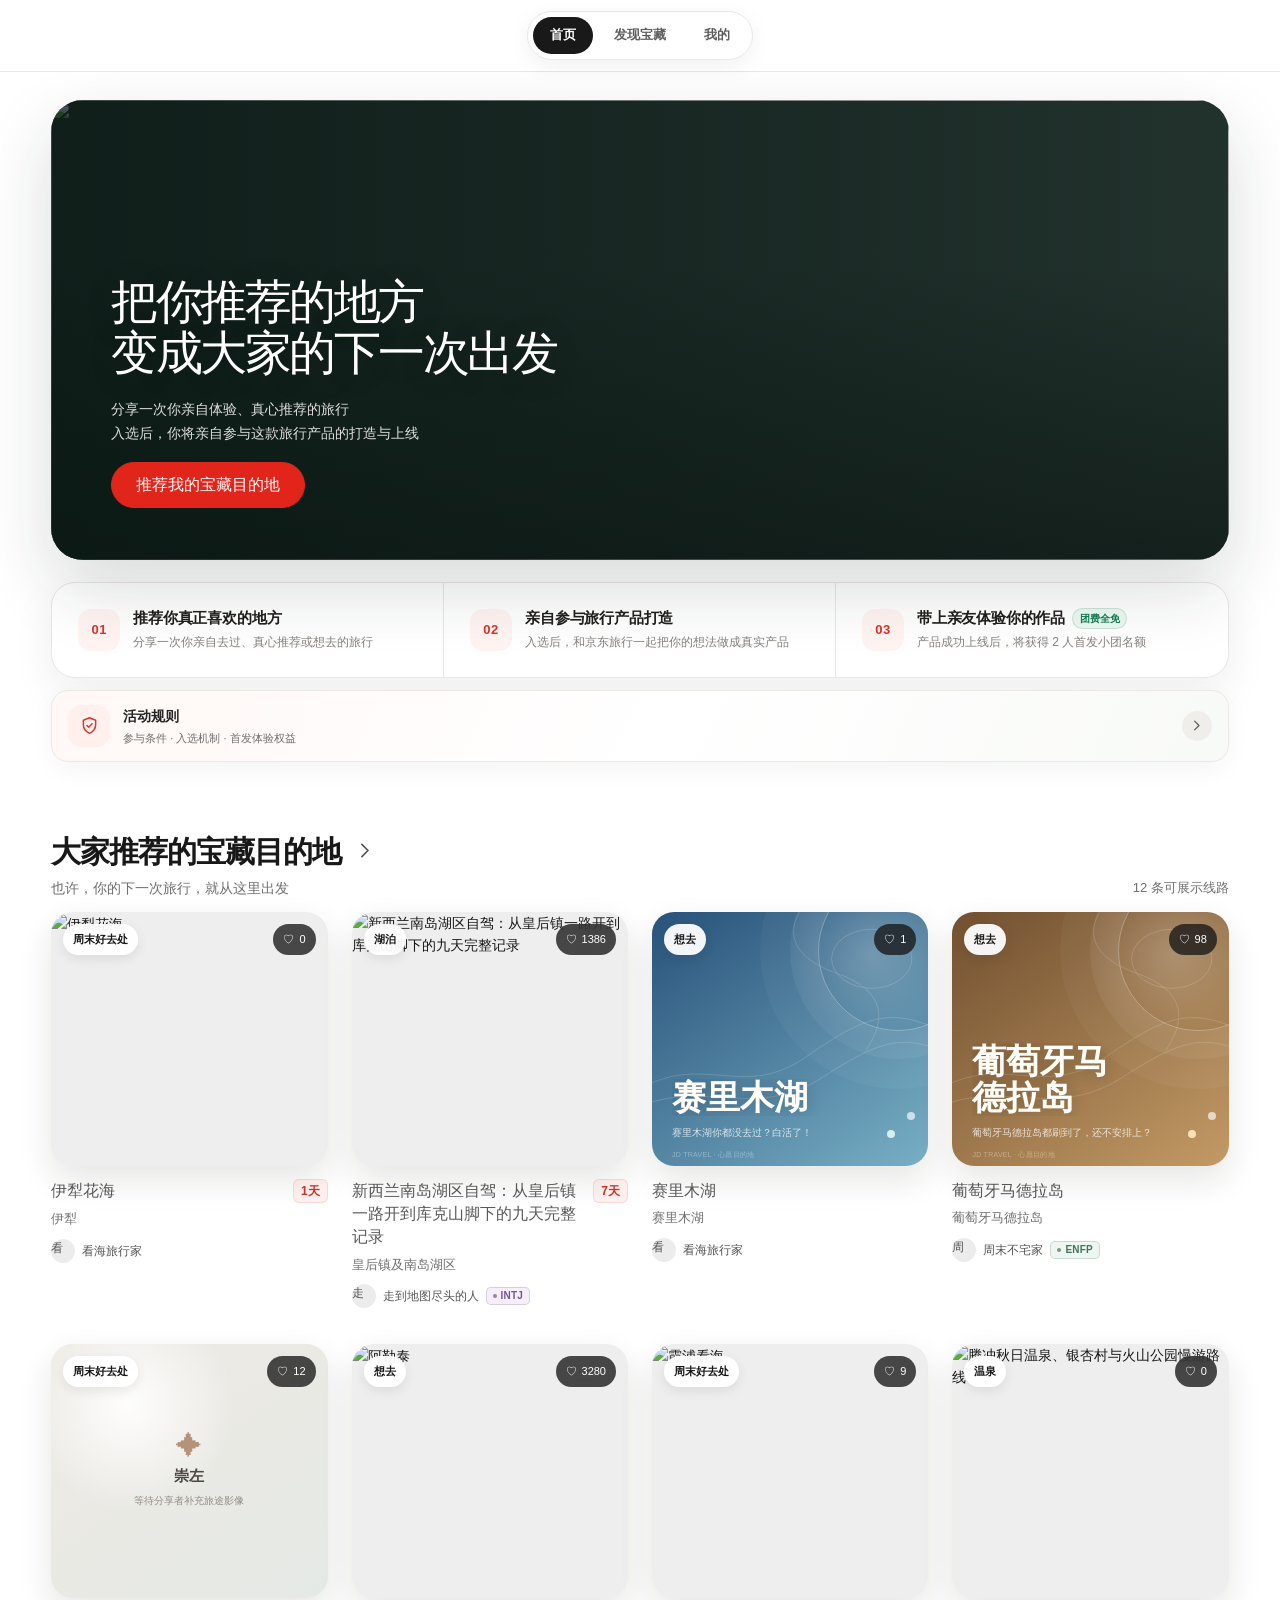
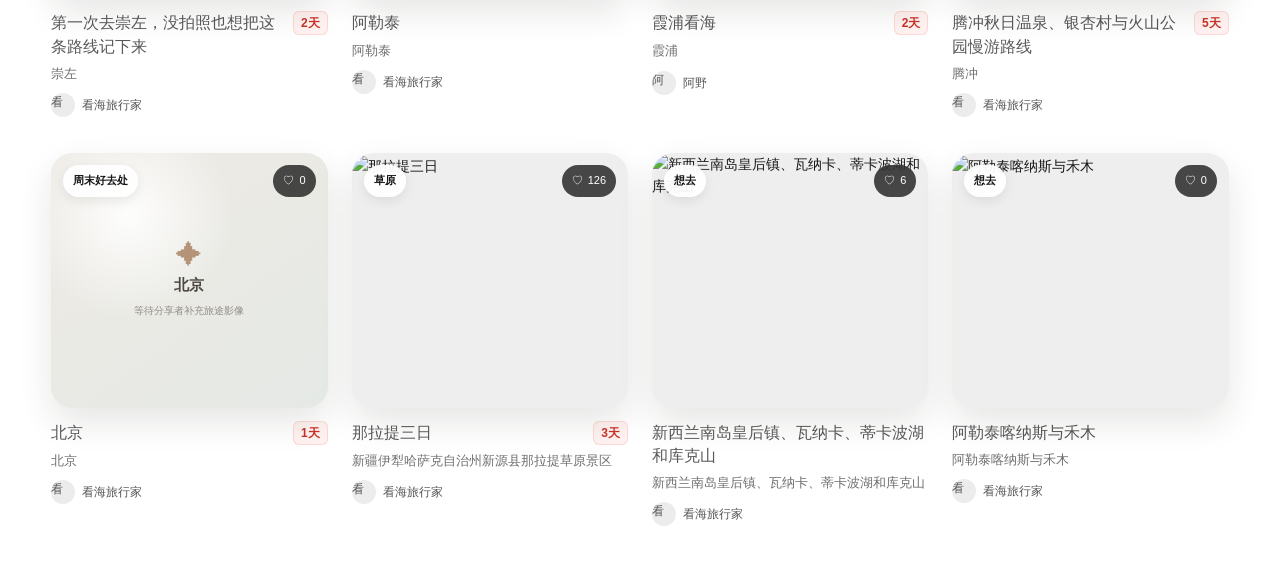
==== index.html @ 559a88b2 "Update preview title" ====
<!doctype html>
<html lang="zh-CN">
  <head>
    <meta charset="UTF-8" />
    <meta name="viewport" content="width=device-width, initial-scale=1, viewport-fit=cover" />
    <meta name="robots" content="noindex, nofollow, noarchive" />
    <title>集着出去玩（内测）</title>
    <script>
      (() => {
        const params = new URLSearchParams(window.location.search);
        if (params.get("mode") === "preview") return;
        const target = new URL("./app/", window.location.href);
        params.delete("mode");
        target.search = params.toString();
        target.hash = window.location.hash;
        window.location.replace(target.href);
      })();
    </script>
    <link rel="stylesheet" href="./preview-keyboard.css" />
    <style>
      * { box-sizing: border-box; }
      html, body { width: 100%; min-height: 100%; margin: 0; }
      main {
        transform: scale(var(--preview-scale, 0.78));
        transform-origin: center;
      }
      body {
        display: grid;
        min-width: 426px;
        min-height: 922px;
        place-items: center;
        padding: 18px 12px 24px;
        color: #202020;
        background: #ececeb;
        font-family: -apple-system, BlinkMacSystemFont, "Segoe UI", sans-serif;
      }
      .preview-label {
        margin-bottom: 10px;
        color: #777;
        font-size: 12px;
        letter-spacing: 0.02em;
        text-align: center;
      }
      .device {
        position: relative;
        width: 426px;
        height: 898px;
        padding: 12px;
        border-radius: 58px;
        background: #151515;
        box-shadow: 0 24px 70px rgba(0, 0, 0, 0.2), 0 0 0 1px rgba(0, 0, 0, 0.2);
      }
      .screen {
        position: relative;
        display: flex;
        width: 402px;
        height: 874px;
        flex-direction: column;
        overflow: hidden;
        border-radius: 47px;
        background: #fff;
      }
      .status-bar {
        position: relative;
        z-index: 4;
        display: flex;
        height: 44px;
        flex: 0 0 44px;
        align-items: center;
        justify-content: space-between;
        padding: 4px 22px 0;
        color: #111;
        background: #fff;
        pointer-events: none;
        font-size: 14px;
        font-weight: 700;
        text-shadow: none;
      }
      .status-time { display: flex; align-items: center; gap: 5px; }
      .status-time svg { width: 13px; height: 13px; }
      .status-icons { display: flex; align-items: center; gap: 7px; }
      .signal { display: flex; height: 13px; align-items: flex-end; gap: 2px; }
      .signal i { display: block; width: 3px; border-radius: 2px; background: #111; }
      .signal i:nth-child(1) { height: 5px; }
      .signal i:nth-child(2) { height: 8px; }
      .signal i:nth-child(3) { height: 11px; }
      .signal i:nth-child(4) { height: 13px; }
      .network { font-size: 11px; letter-spacing: -0.02em; }
      .battery {
        position: relative;
        width: 24px;
        height: 12px;
        padding: 2px;
        border: 1.5px solid #111;
        border-radius: 4px;
      }
      .battery::before {
        display: block;
        width: 75%;
        height: 100%;
        border-radius: 2px;
        background: #111;
        content: "";
      }
      .battery::after {
        position: absolute;
        top: 3px;
        right: -4px;
        width: 2px;
        height: 5px;
        border-radius: 0 2px 2px 0;
        background: #111;
        content: "";
      }
      .app-bar {
        position: relative;
        z-index: 4;
        display: grid;
        height: 56px;
        flex: 0 0 56px;
        grid-template-columns: 82px minmax(0, 1fr) 42px;
        align-items: center;
        padding: 0 14px;
        border-bottom: 1px solid #ededed;
        color: #111;
        background: #fff;
      }
      .app-bar-left { display: flex; align-items: center; gap: 14px; }
      .app-bar-icon { display: grid; width: 28px; height: 36px; place-items: center; }
      .app-bar-icon svg { width: 24px; height: 24px; }
      .app-bar-title {
        overflow: hidden;
        font-size: 16px;
        font-weight: 700;
        letter-spacing: -0.2px;
        text-align: center;
        text-overflow: ellipsis;
        white-space: nowrap;
      }
      iframe {
        position: relative;
        display: block;
        width: 100%;
        height: auto;
        min-height: 0;
        flex: 1 1 auto;
        border: 0;
        background: #fff;
      }
      @media (max-width: 600px) {
        html, body { width: 100%; height: 100%; min-height: 0; }
        body {
          position: relative;
          min-width: 0;
          overflow: hidden;
          padding: 0;
          background: #ececeb;
        }
        main {
          position: absolute;
          top: 50%;
          left: 50%;
          width: 426px;
          height: 898px;
          transform: translate(-50%, -50%) scale(var(--preview-scale, 0.78));
          transform-origin: center;
        }
        .preview-label { display: none; }
      }
    </style>
  </head>
  <body>
    <main>
      <div class="preview-label">内部软件预览 · iPhone 17 · 402 × 874</div>
      <div class="device">
        <div class="screen">
          <div class="status-bar" aria-hidden="true">
            <span class="status-time"><span id="preview-time">10:43</span><svg viewBox="0 0 16 16" fill="none"><path d="M5 12h6M4.5 10.5h7L10.4 9V6.6A2.4 2.4 0 0 0 8 4.2 2.4 2.4 0 0 0 5.6 6.6V9l-1.1 1.5Z" stroke="currentColor" stroke-width="1.4" stroke-linecap="round" stroke-linejoin="round"/><path d="M2 2l12 12" stroke="currentColor" stroke-width="1.6" stroke-linecap="round"/></svg></span>
            <div class="status-icons"><span class="signal"><i></i><i></i><i></i><i></i></span><span class="network">5G</span><span class="battery"></span></div>
          </div>
          <div class="app-bar" aria-hidden="true">
            <div class="app-bar-left">
              <span class="app-bar-icon"><svg viewBox="0 0 24 24" fill="none"><path d="m15 5-7 7 7 7" stroke="currentColor" stroke-width="2" stroke-linecap="round" stroke-linejoin="round"/></svg></span>
              <span class="app-bar-icon"><svg viewBox="0 0 24 24" fill="none"><path d="M6 6l12 12M18 6 6 18" stroke="currentColor" stroke-width="2" stroke-linecap="round"/></svg></span>
            </div>
            <strong class="app-bar-title">集着出去玩（内测）</strong>
            <span class="app-bar-icon"><svg viewBox="0 0 24 24" fill="none"><path d="M12 15V3m0 0L8 7m4-4 4 4M5 11v8h14v-8" stroke="currentColor" stroke-width="2" stroke-linecap="round" stroke-linejoin="round"/></svg></span>
          </div>
          <iframe id="page-frame" src="./app/index.html?v=20260911-9" title="集着出去玩（内测）"></iframe>
        </div>
      </div>
    </main>
    <script>
      (() => {
        const time = document.getElementById("preview-time");
        const updatePreviewTime = () => {
          const now = new Date();
          time.textContent = `${String(now.getHours()).padStart(2, "0")}:${String(now.getMinutes()).padStart(2, "0")}`;
        };
        updatePreviewTime();
        window.setInterval(updatePreviewTime, 30000);
        const updatePreviewScale = () => {
          const previewHeight = window.innerWidth <= 600 ? 898 : 922;
          const scale = Math.min((window.innerWidth - 12) / 426, (window.innerHeight - 12) / previewHeight, 0.78);
          document.documentElement.style.setProperty("--preview-scale", String(Math.max(scale, 0.4)));
        };
        updatePreviewScale();
        window.addEventListener("resize", updatePreviewScale);
      })();
    </script>
    <script src="./preview-keyboard.js"></script>
  </body>
</html>
---- preview-keyboard.css ----
.screen {
  --preview-keyboard-height: 292px;
}

.ios-keyboard {
  position: relative;
  z-index: 8;
  width: 100%;
  height: 0;
  flex: 0 0 0;
  overflow: hidden;
  border-top: 1px solid rgba(0, 0, 0, 0.12);
  background: rgba(207, 210, 215, 0.97);
  opacity: 0;
  pointer-events: none;
  transform: translateY(18px);
  transition:
    height 240ms cubic-bezier(0.2, 0.78, 0.2, 1),
    flex-basis 240ms cubic-bezier(0.2, 0.78, 0.2, 1),
    opacity 160ms ease,
    transform 240ms cubic-bezier(0.2, 0.78, 0.2, 1);
  -webkit-backdrop-filter: blur(28px) saturate(1.25);
  backdrop-filter: blur(28px) saturate(1.25);
}

.screen.keyboard-visible .ios-keyboard {
  height: var(--preview-keyboard-height);
  flex-basis: var(--preview-keyboard-height);
  opacity: 1;
  pointer-events: auto;
  transform: translateY(0);
}

.ios-keyboard-suggestions {
  display: grid;
  height: 38px;
  grid-template-columns: repeat(3, minmax(0, 1fr));
  align-items: center;
  border-bottom: 1px solid rgba(0, 0, 0, 0.1);
  color: #1d1d1f;
  font-size: 14px;
  text-align: center;
}

.ios-keyboard-suggestions button {
  height: 26px;
  border: 0;
  border-right: 1px solid rgba(0, 0, 0, 0.12);
  background: transparent;
  color: inherit;
  font: inherit;
}

.ios-keyboard-suggestions button:last-child {
  border-right: 0;
}

.ios-keyboard-rows {
  padding: 7px 5px 0;
}

.ios-keyboard-row {
  display: flex;
  min-height: 42px;
  align-items: center;
  justify-content: center;
  gap: 5px;
  margin-bottom: 8px;
}

.ios-key {
  display: grid;
  min-width: 0;
  height: 42px;
  flex: 1 1 0;
  place-items: center;
  border: 0;
  border-radius: 5px;
  background: #fff;
  box-shadow: 0 1px 0 rgba(0, 0, 0, 0.34);
  color: #111;
  font-family: -apple-system, BlinkMacSystemFont, "SF Pro Text", sans-serif;
  font-size: 21px;
  line-height: 1;
  text-transform: none;
  -webkit-tap-highlight-color: transparent;
}

.ios-key:active,
.ios-key.is-active {
  background: #aeb3bb;
}

.ios-keyboard-row--middle {
  padding: 0 17px;
}

.ios-keyboard-row--third .ios-key[data-key="shift"],
.ios-keyboard-row--third .ios-key[data-key="backspace"] {
  max-width: 47px;
  background: #aeb3bb;
  font-size: 17px;
}

.ios-keyboard-row--third .ios-key[data-character] {
  max-width: 38px;
}

.ios-keyboard-row--bottom {
  gap: 6px;
  margin-bottom: 0;
}

.ios-keyboard-row--bottom .ios-key {
  height: 40px;
  border-radius: 6px;
  background: #aeb3bb;
  font-size: 15px;
}

.ios-keyboard-row--bottom .ios-key[data-key="space"] {
  flex: 4.3 1 0;
  background: #fff;
}

.ios-keyboard-row--bottom .ios-key[data-key="done"] {
  flex: 1.7 1 0;
  background: #0a84ff;
  color: #fff;
}

.ios-keyboard-home {
  position: absolute;
  bottom: 7px;
  left: 50%;
  width: 122px;
  height: 5px;
  border-radius: 999px;
  background: #111;
  transform: translateX(-50%);
}

@media (prefers-reduced-motion: reduce) {
  .ios-keyboard {
    transition: none;
  }
}
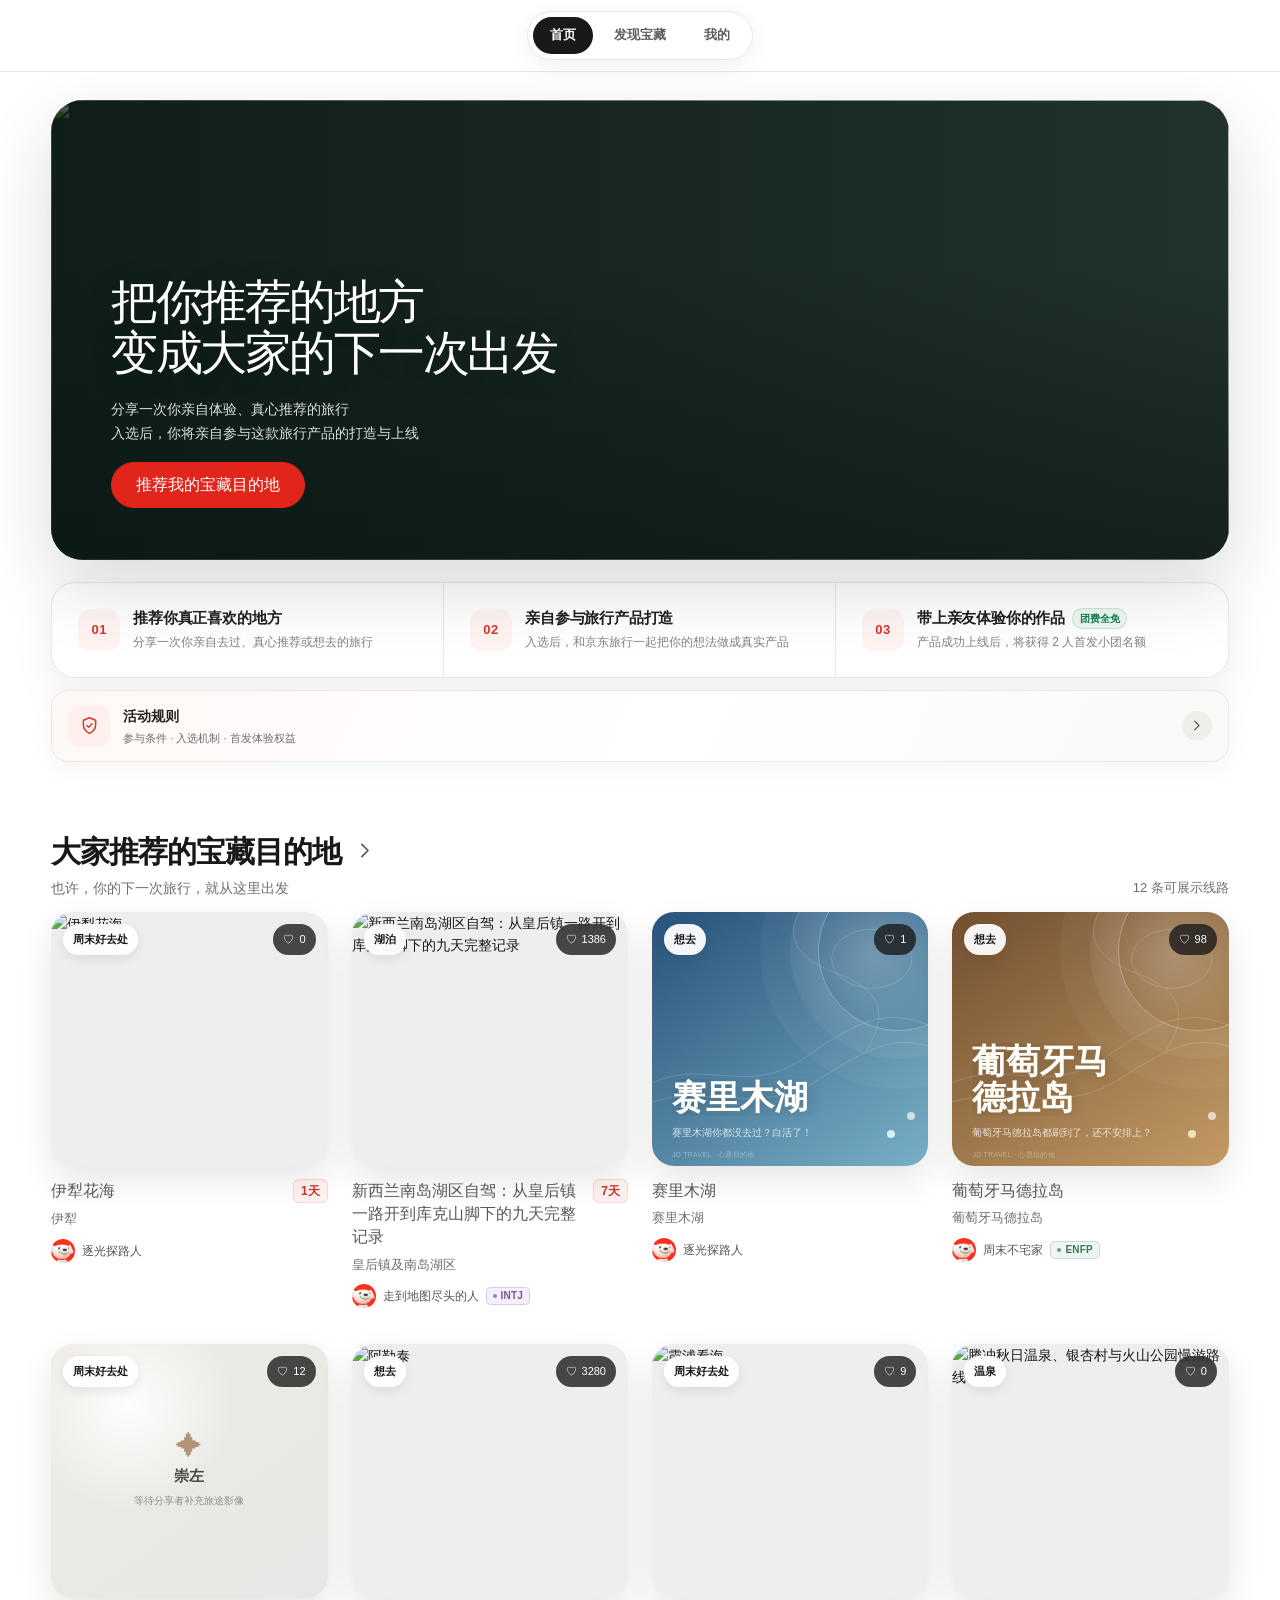
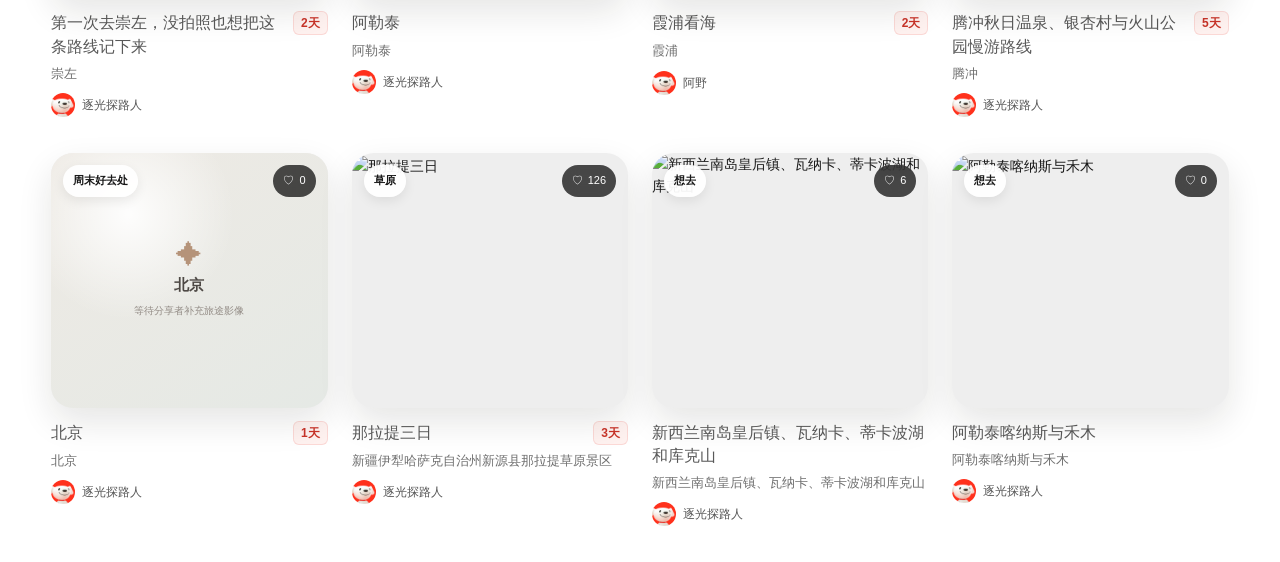
==== commit 4df42aaf: "Add default profile avatar" ====
--- a/index.html
+++ b/index.html
@@ -186,7 +186,7 @@
             <strong class="app-bar-title">集着出去玩（内测）</strong>
             <span class="app-bar-icon"><svg viewBox="0 0 24 24" fill="none"><path d="M12 15V3m0 0L8 7m4-4 4 4M5 11v8h14v-8" stroke="currentColor" stroke-width="2" stroke-linecap="round" stroke-linejoin="round"/></svg></span>
           </div>
-          <iframe id="page-frame" src="./app/index.html?v=20260911-9" title="集着出去玩（内测）"></iframe>
+          <iframe id="page-frame" src="./app/index.html?v=20260911-10" title="集着出去玩（内测）"></iframe>
         </div>
       </div>
     </main>
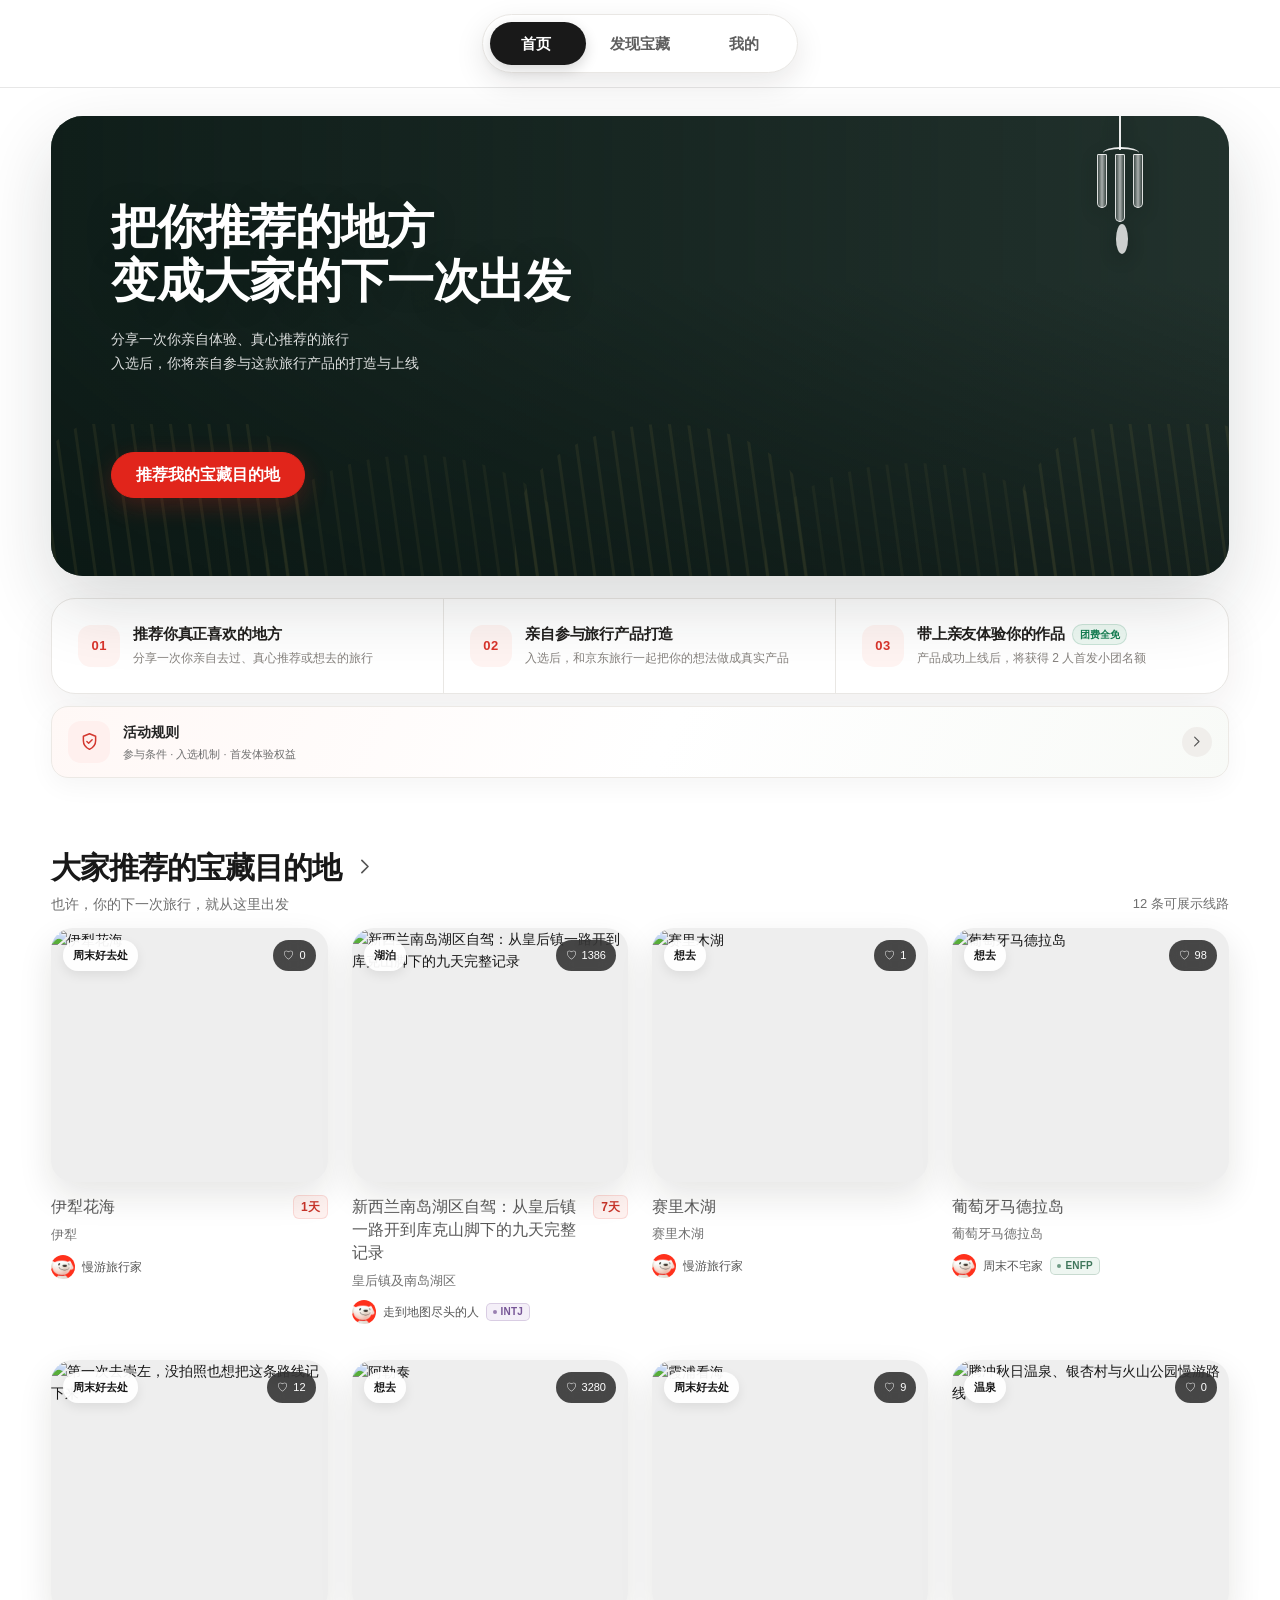
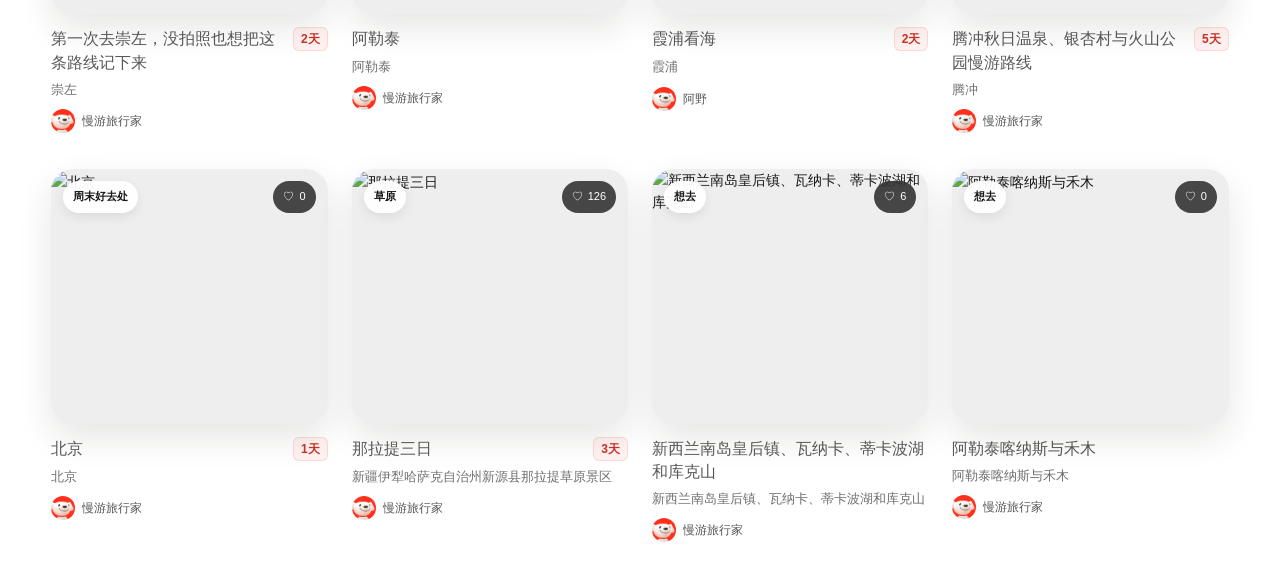
==== commit 45ce6eb8: "Sync latest mobile preview" ====
--- a/index.html
+++ b/index.html
@@ -186,7 +186,7 @@
             <strong class="app-bar-title">集着出去玩（内测）</strong>
             <span class="app-bar-icon"><svg viewBox="0 0 24 24" fill="none"><path d="M12 15V3m0 0L8 7m4-4 4 4M5 11v8h14v-8" stroke="currentColor" stroke-width="2" stroke-linecap="round" stroke-linejoin="round"/></svg></span>
           </div>
-          <iframe id="page-frame" src="./app/index.html?v=20260911-10" title="集着出去玩（内测）"></iframe>
+          <iframe id="page-frame" src="./app/index.html?v=20260911-35" title="集着出去玩（内测）"></iframe>
         </div>
       </div>
     </main>
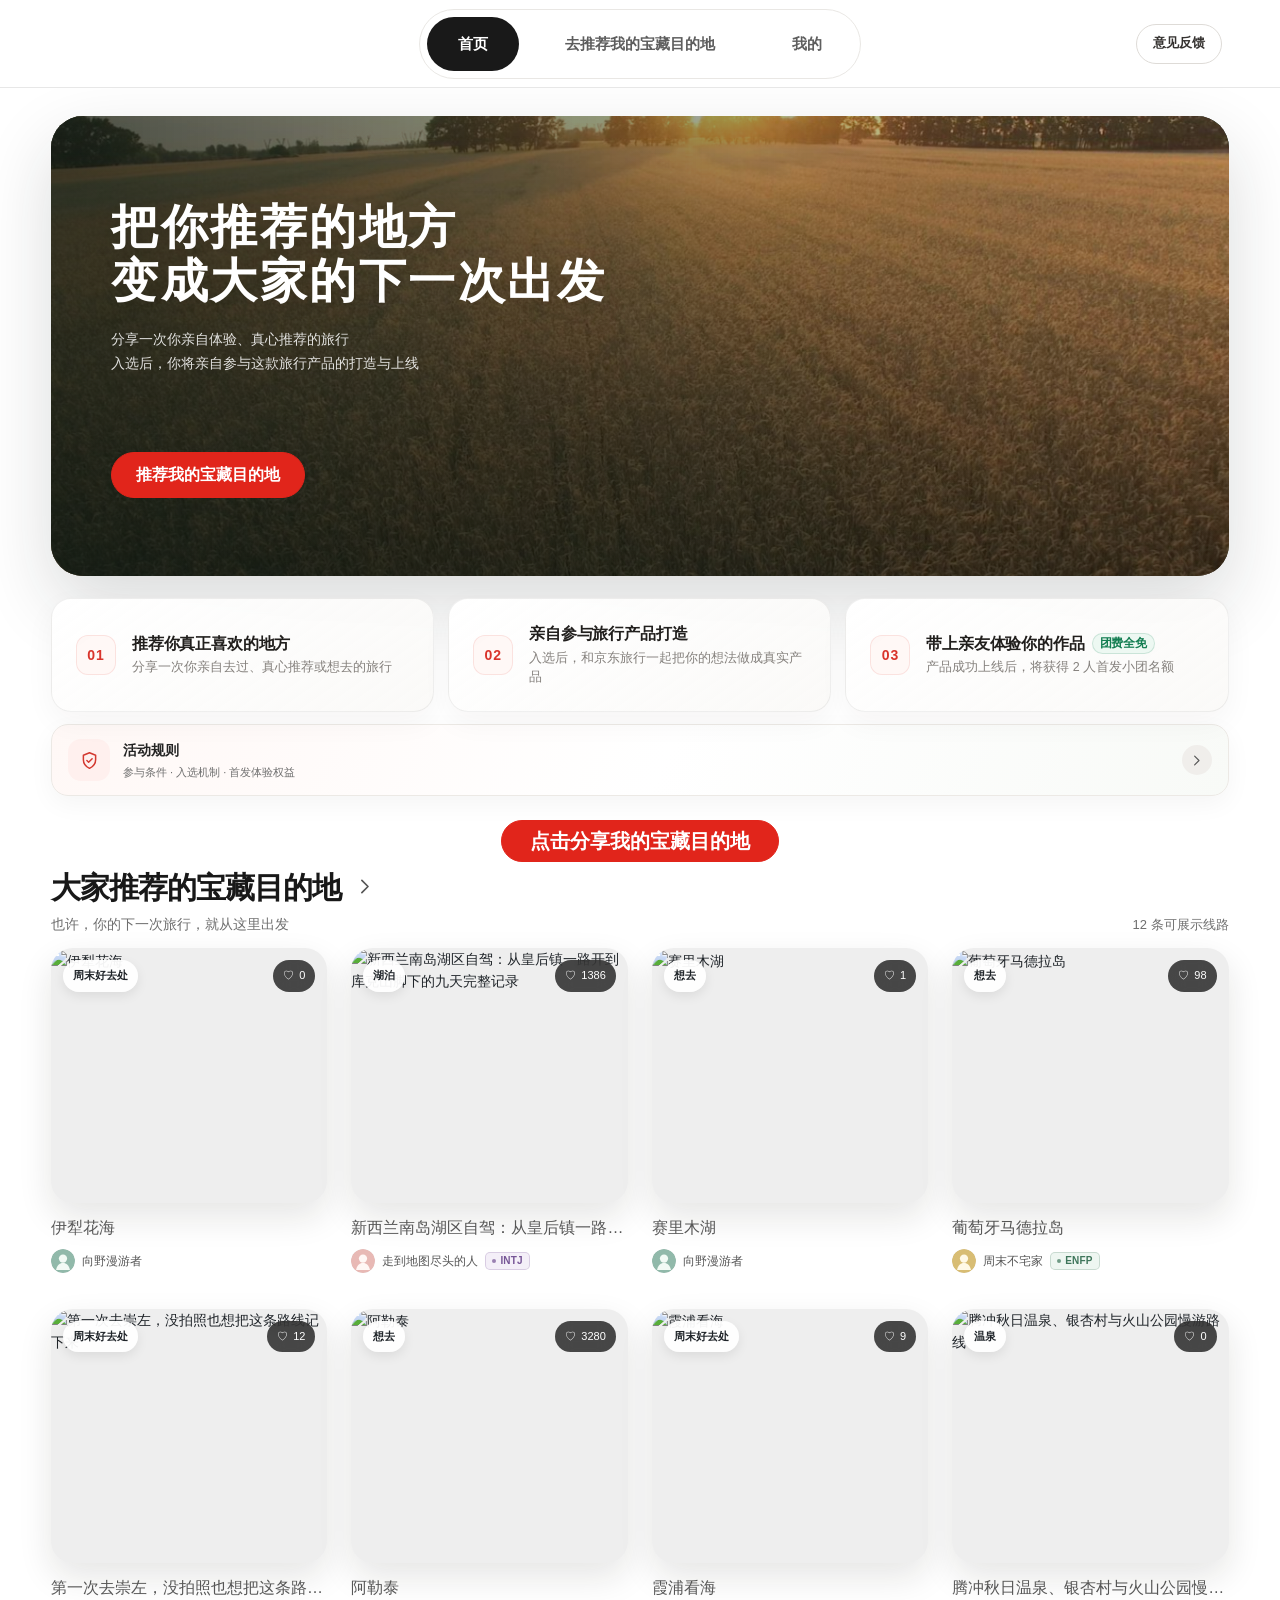
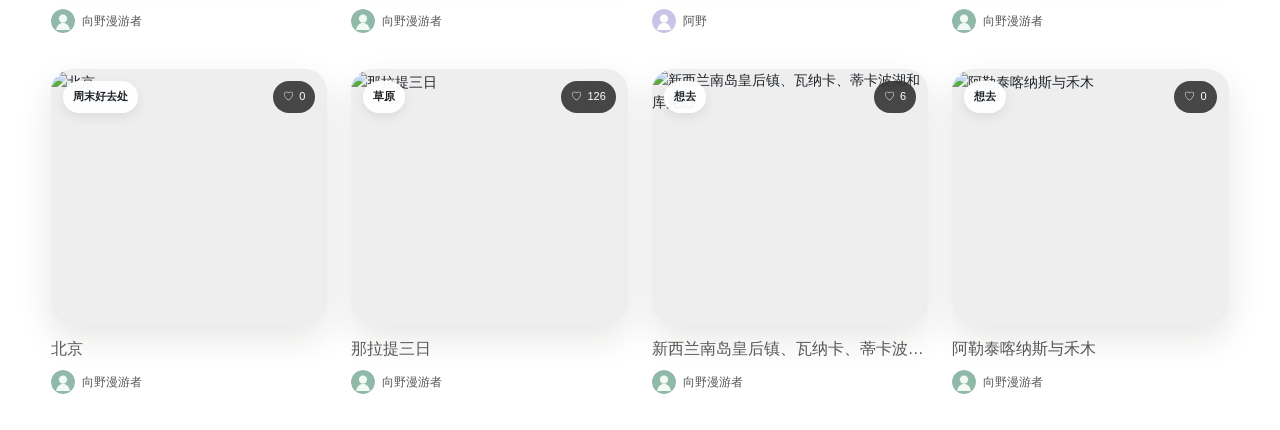
==== commit b0638dfe: "Sync latest mobile preview" ====
--- a/index.html
+++ b/index.html
@@ -186,7 +186,7 @@
             <strong class="app-bar-title">集着出去玩（内测）</strong>
             <span class="app-bar-icon"><svg viewBox="0 0 24 24" fill="none"><path d="M12 15V3m0 0L8 7m4-4 4 4M5 11v8h14v-8" stroke="currentColor" stroke-width="2" stroke-linecap="round" stroke-linejoin="round"/></svg></span>
           </div>
-          <iframe id="page-frame" src="./app/index.html?v=20260911-35" title="集着出去玩（内测）"></iframe>
+          <iframe id="page-frame" src="./app/index.html?v=20260911-45" title="集着出去玩（内测）"></iframe>
         </div>
       </div>
     </main>
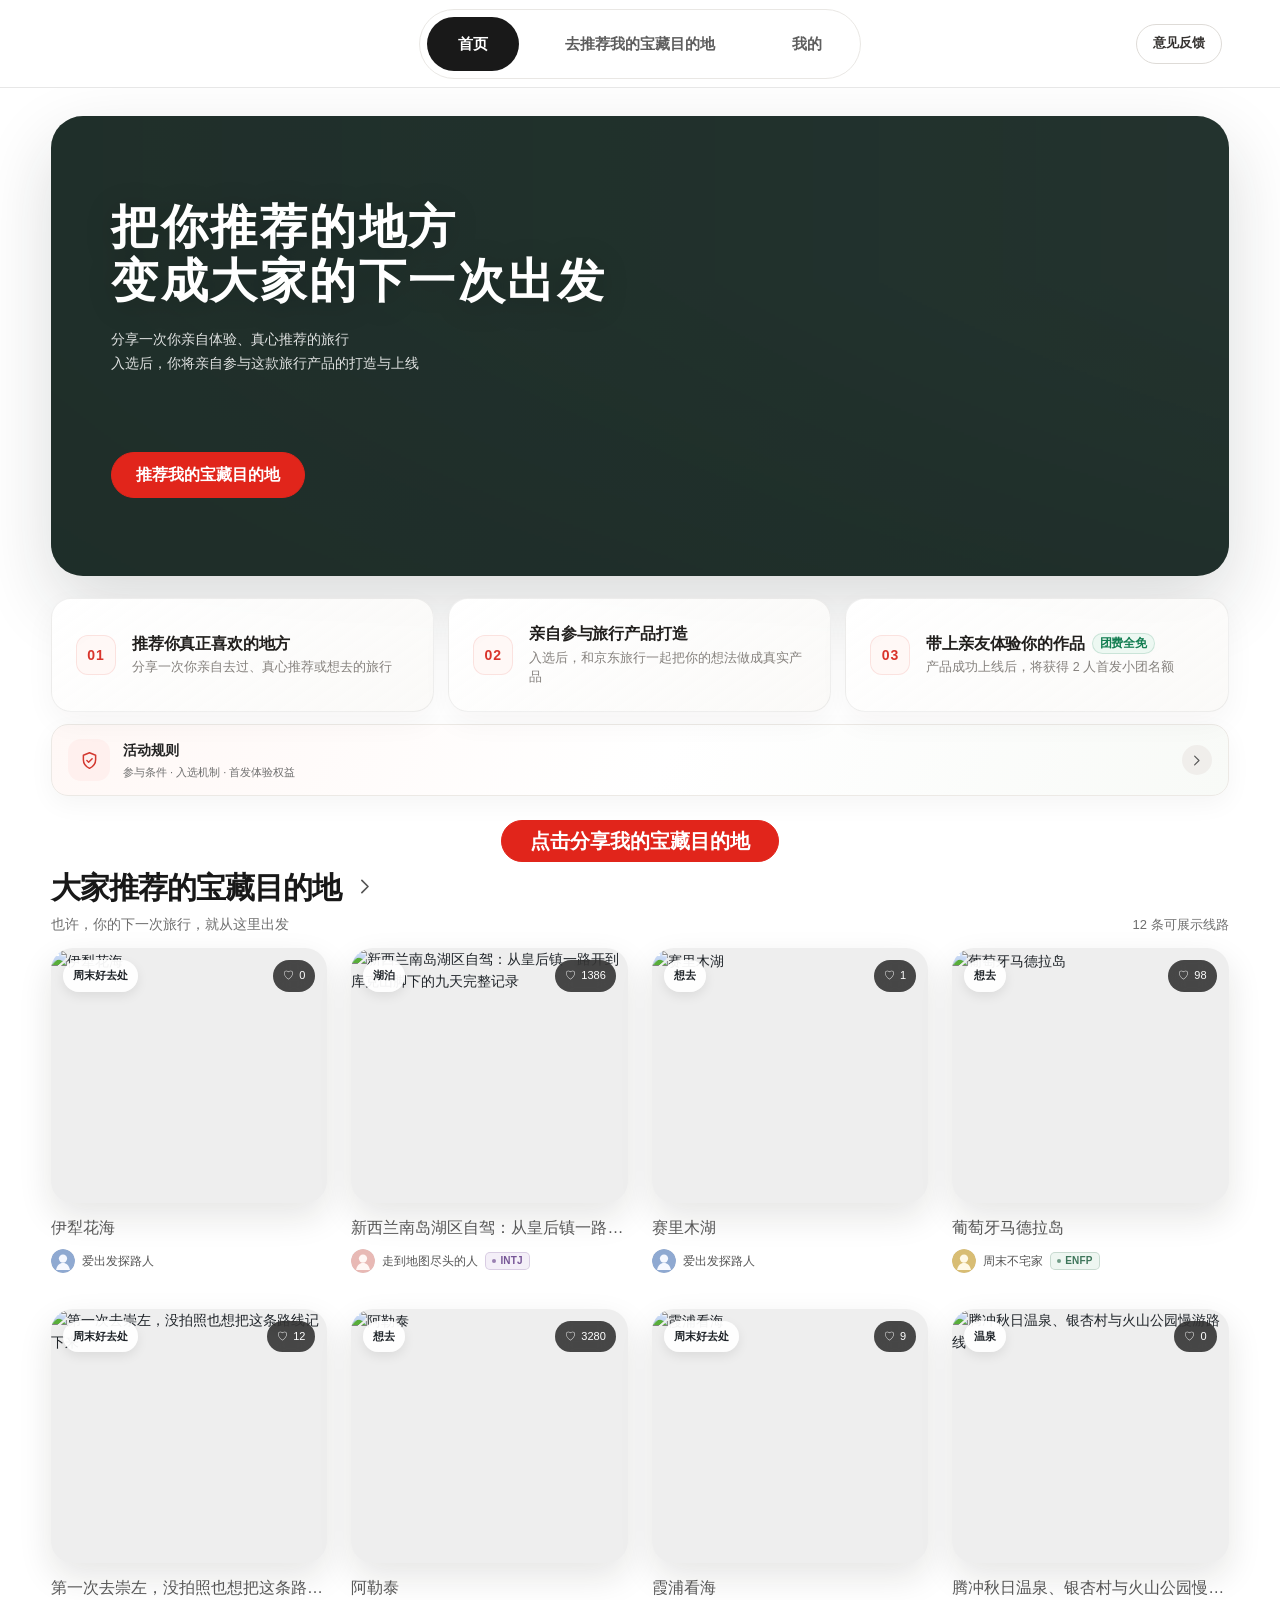
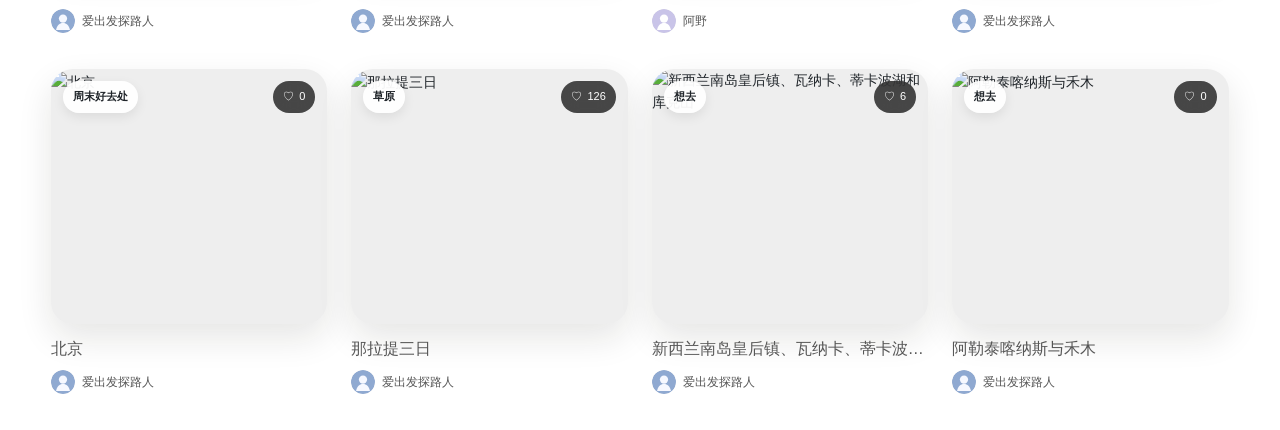
==== commit 078ae63b: "Use configured homepage video" ====
--- a/index.html
+++ b/index.html
@@ -186,7 +186,7 @@
             <strong class="app-bar-title">集着出去玩（内测）</strong>
             <span class="app-bar-icon"><svg viewBox="0 0 24 24" fill="none"><path d="M12 15V3m0 0L8 7m4-4 4 4M5 11v8h14v-8" stroke="currentColor" stroke-width="2" stroke-linecap="round" stroke-linejoin="round"/></svg></span>
           </div>
-          <iframe id="page-frame" src="./app/index.html?v=20260911-45" title="集着出去玩（内测）"></iframe>
+          <iframe id="page-frame" src="./app/index.html?v=20260913-46" title="集着出去玩（内测）"></iframe>
         </div>
       </div>
     </main>
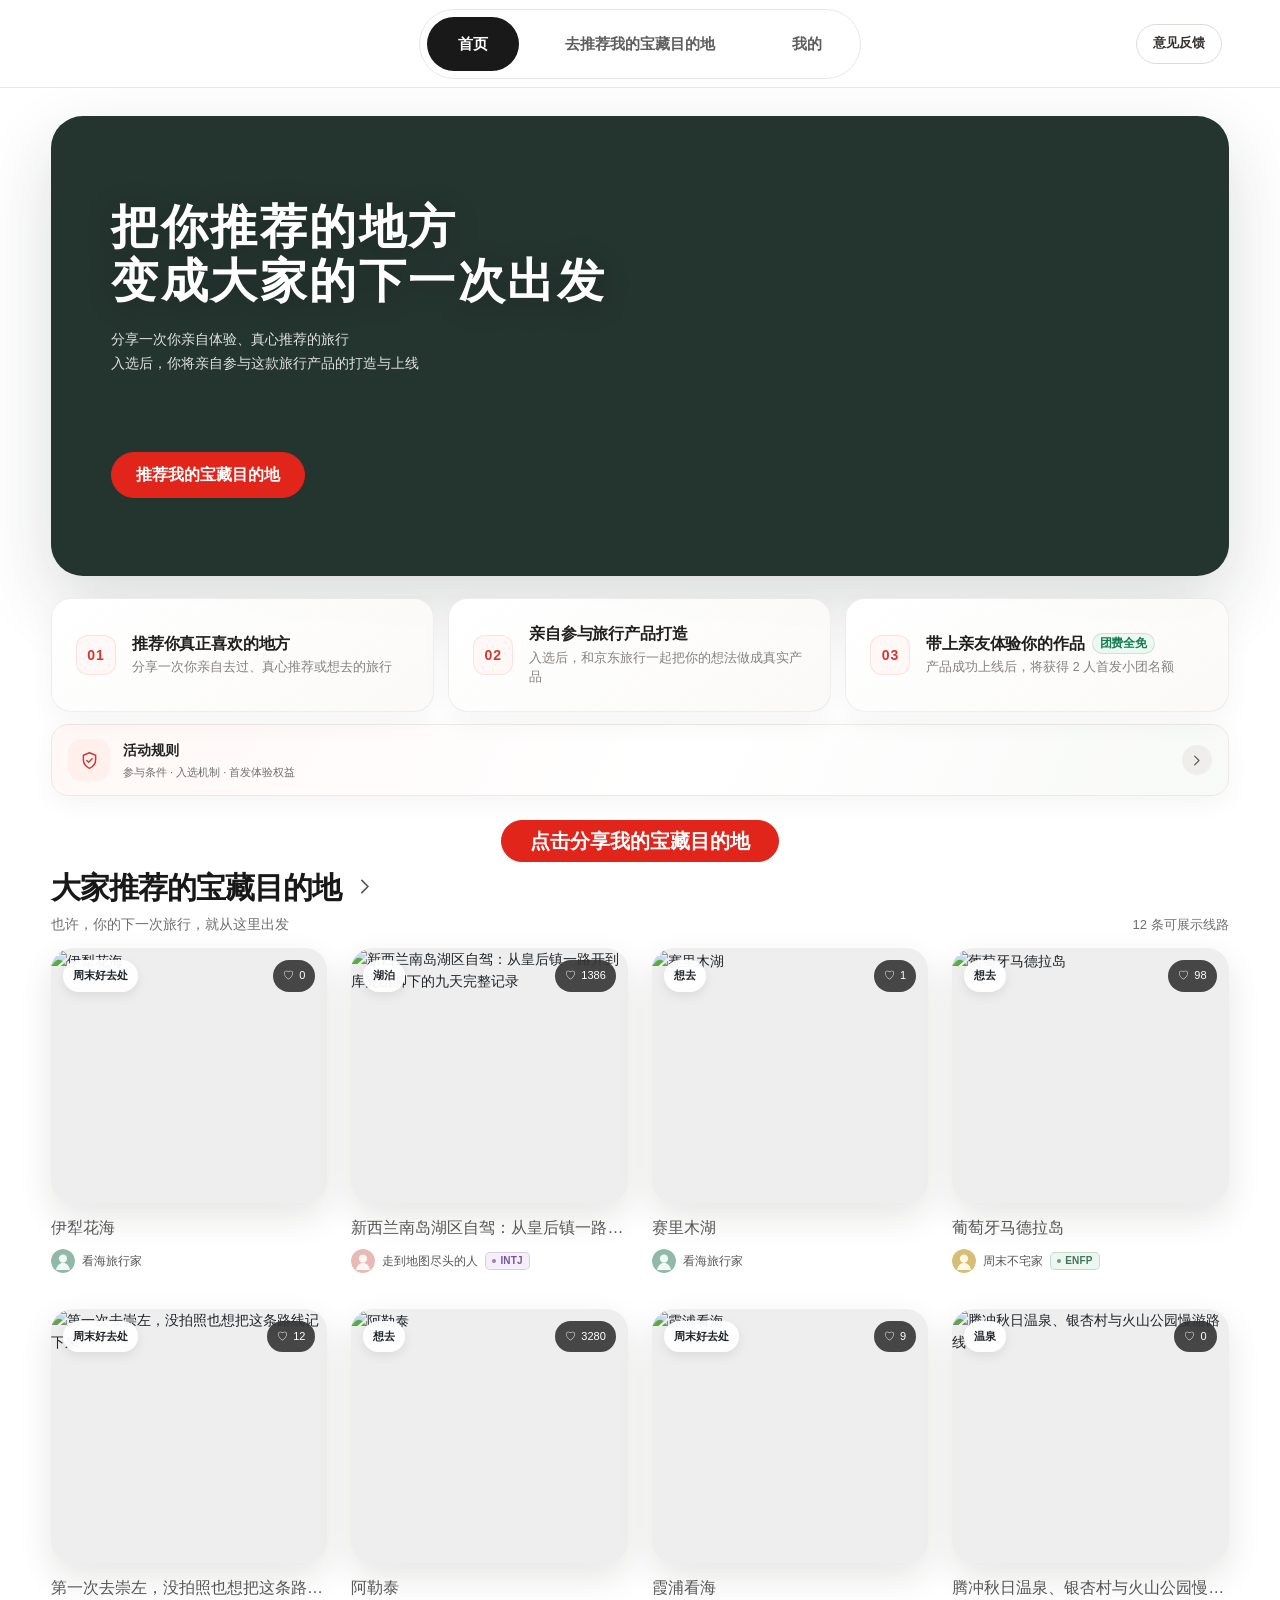
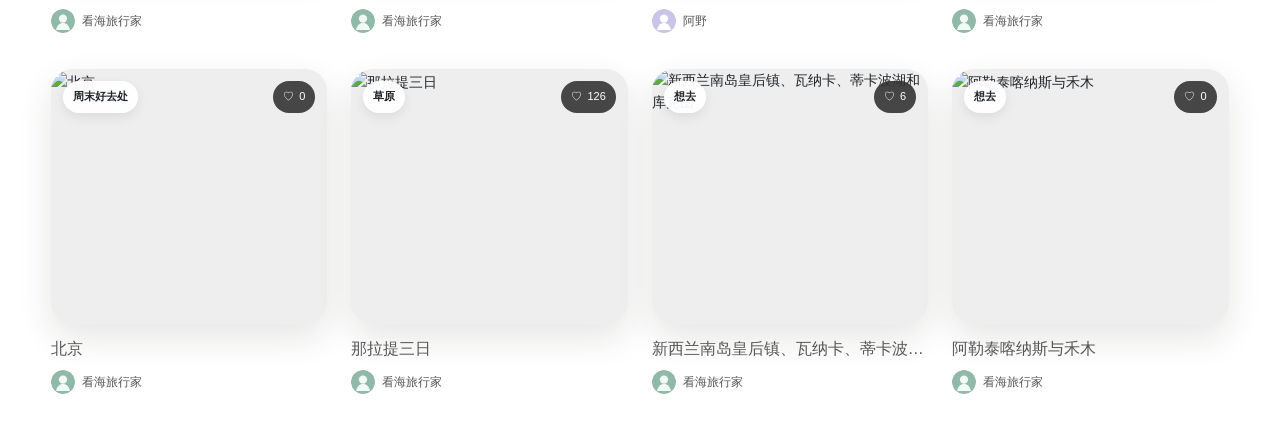
==== commit 643857e2: "Enable shuffled hero video rotation" ====
--- a/index.html
+++ b/index.html
@@ -186,7 +186,7 @@
             <strong class="app-bar-title">集着出去玩（内测）</strong>
             <span class="app-bar-icon"><svg viewBox="0 0 24 24" fill="none"><path d="M12 15V3m0 0L8 7m4-4 4 4M5 11v8h14v-8" stroke="currentColor" stroke-width="2" stroke-linecap="round" stroke-linejoin="round"/></svg></span>
           </div>
-          <iframe id="page-frame" src="./app/index.html?v=20260913-46" title="集着出去玩（内测）"></iframe>
+          <iframe id="page-frame" src="./app/index.html?v=20260913-47" title="集着出去玩（内测）"></iframe>
         </div>
       </div>
     </main>
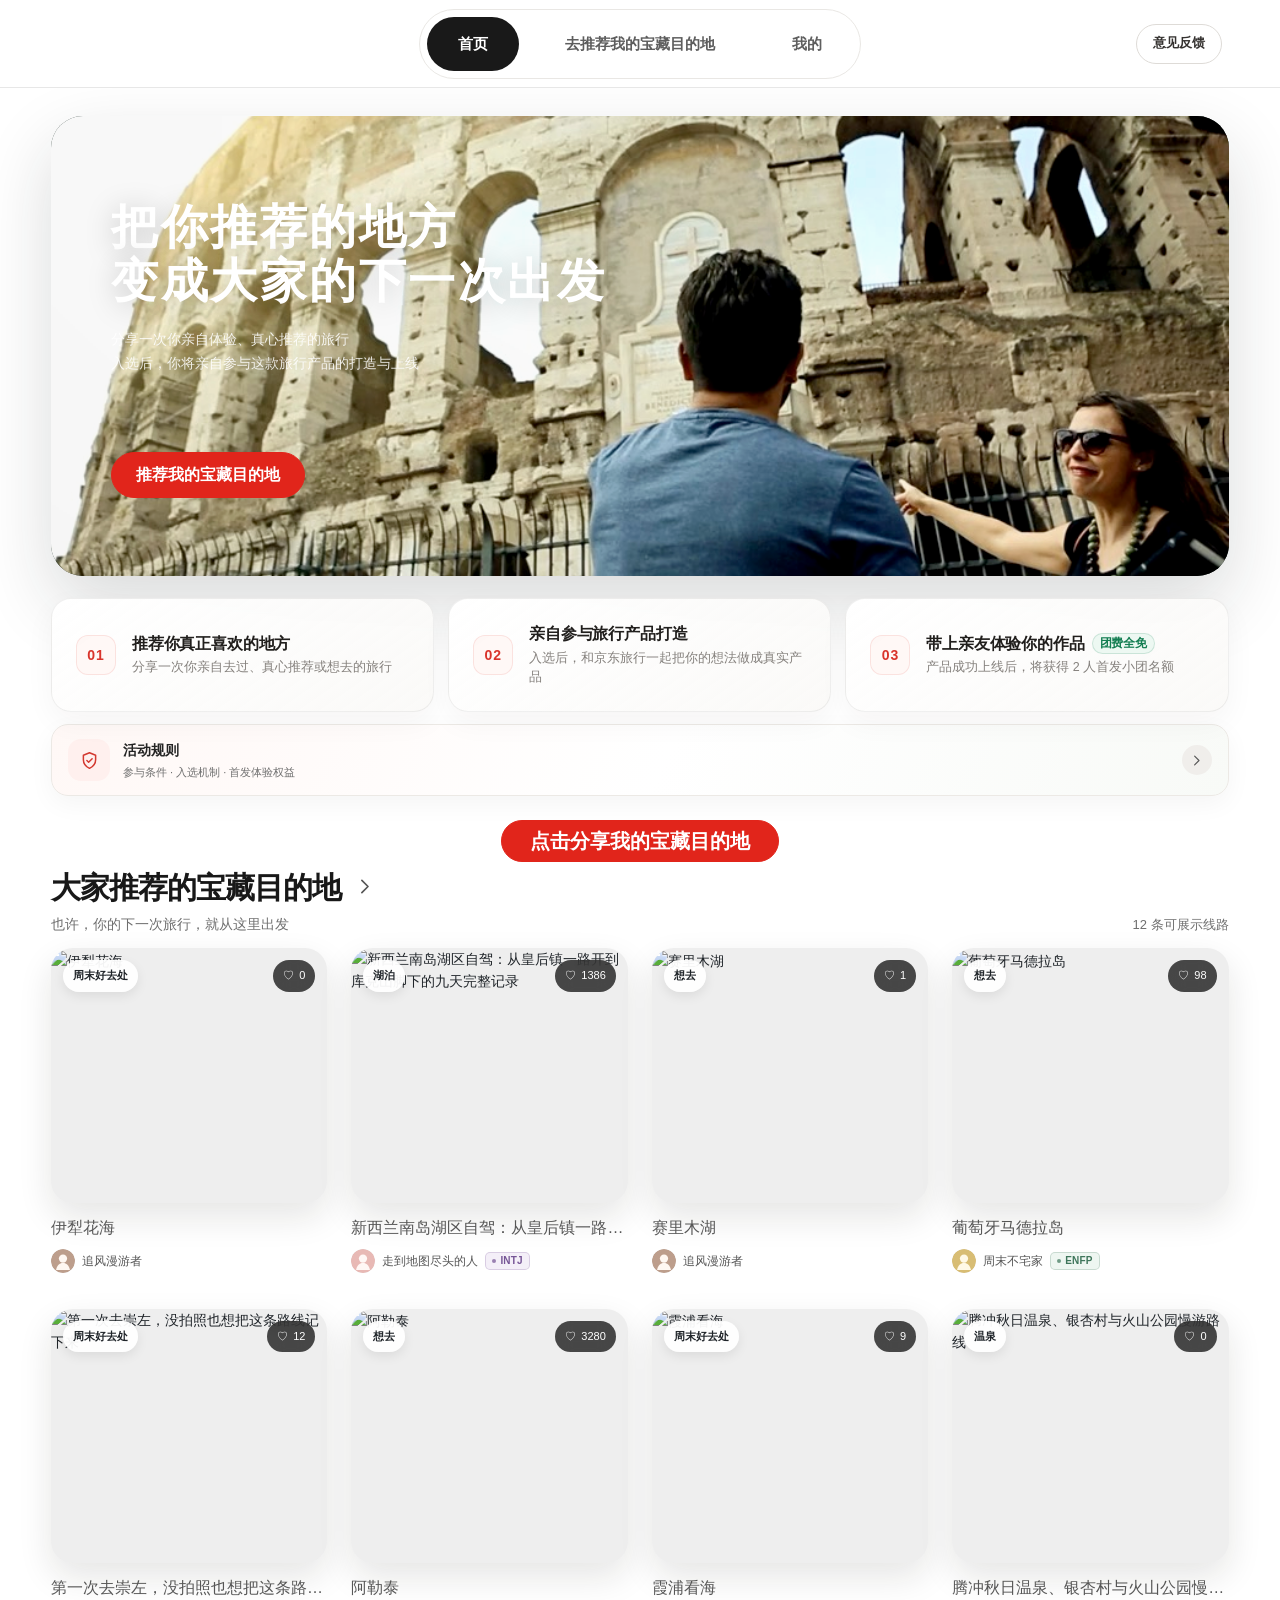
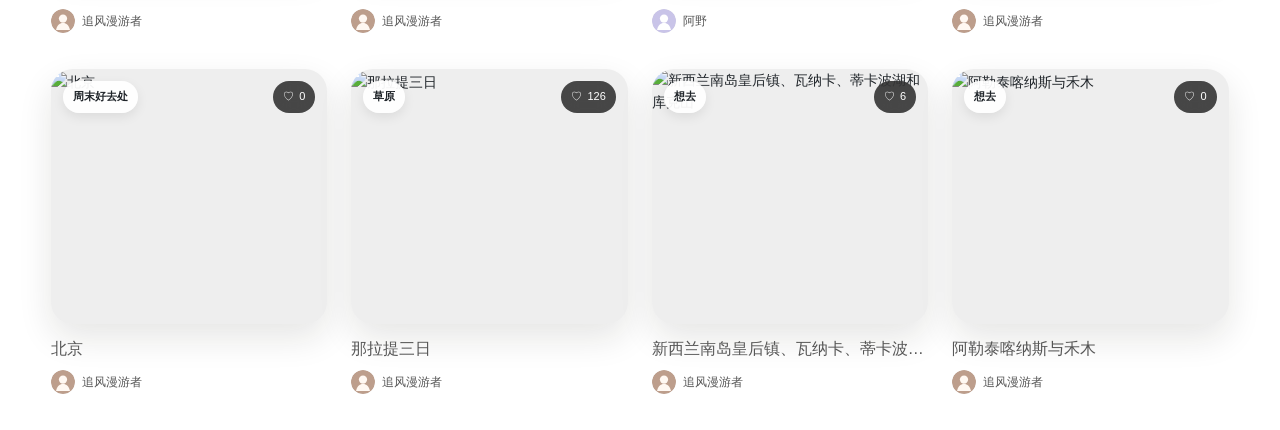
==== commit 005fa3b8: "Optimize mobile loading and profile tags" ====
--- a/index.html
+++ b/index.html
@@ -186,7 +186,7 @@
             <strong class="app-bar-title">集着出去玩（内测）</strong>
             <span class="app-bar-icon"><svg viewBox="0 0 24 24" fill="none"><path d="M12 15V3m0 0L8 7m4-4 4 4M5 11v8h14v-8" stroke="currentColor" stroke-width="2" stroke-linecap="round" stroke-linejoin="round"/></svg></span>
           </div>
-          <iframe id="page-frame" src="./app/index.html?v=20260913-47" title="集着出去玩（内测）"></iframe>
+          <iframe id="page-frame" src="./app/index.html?v=20260914-1" title="集着出去玩（内测）"></iframe>
         </div>
       </div>
     </main>
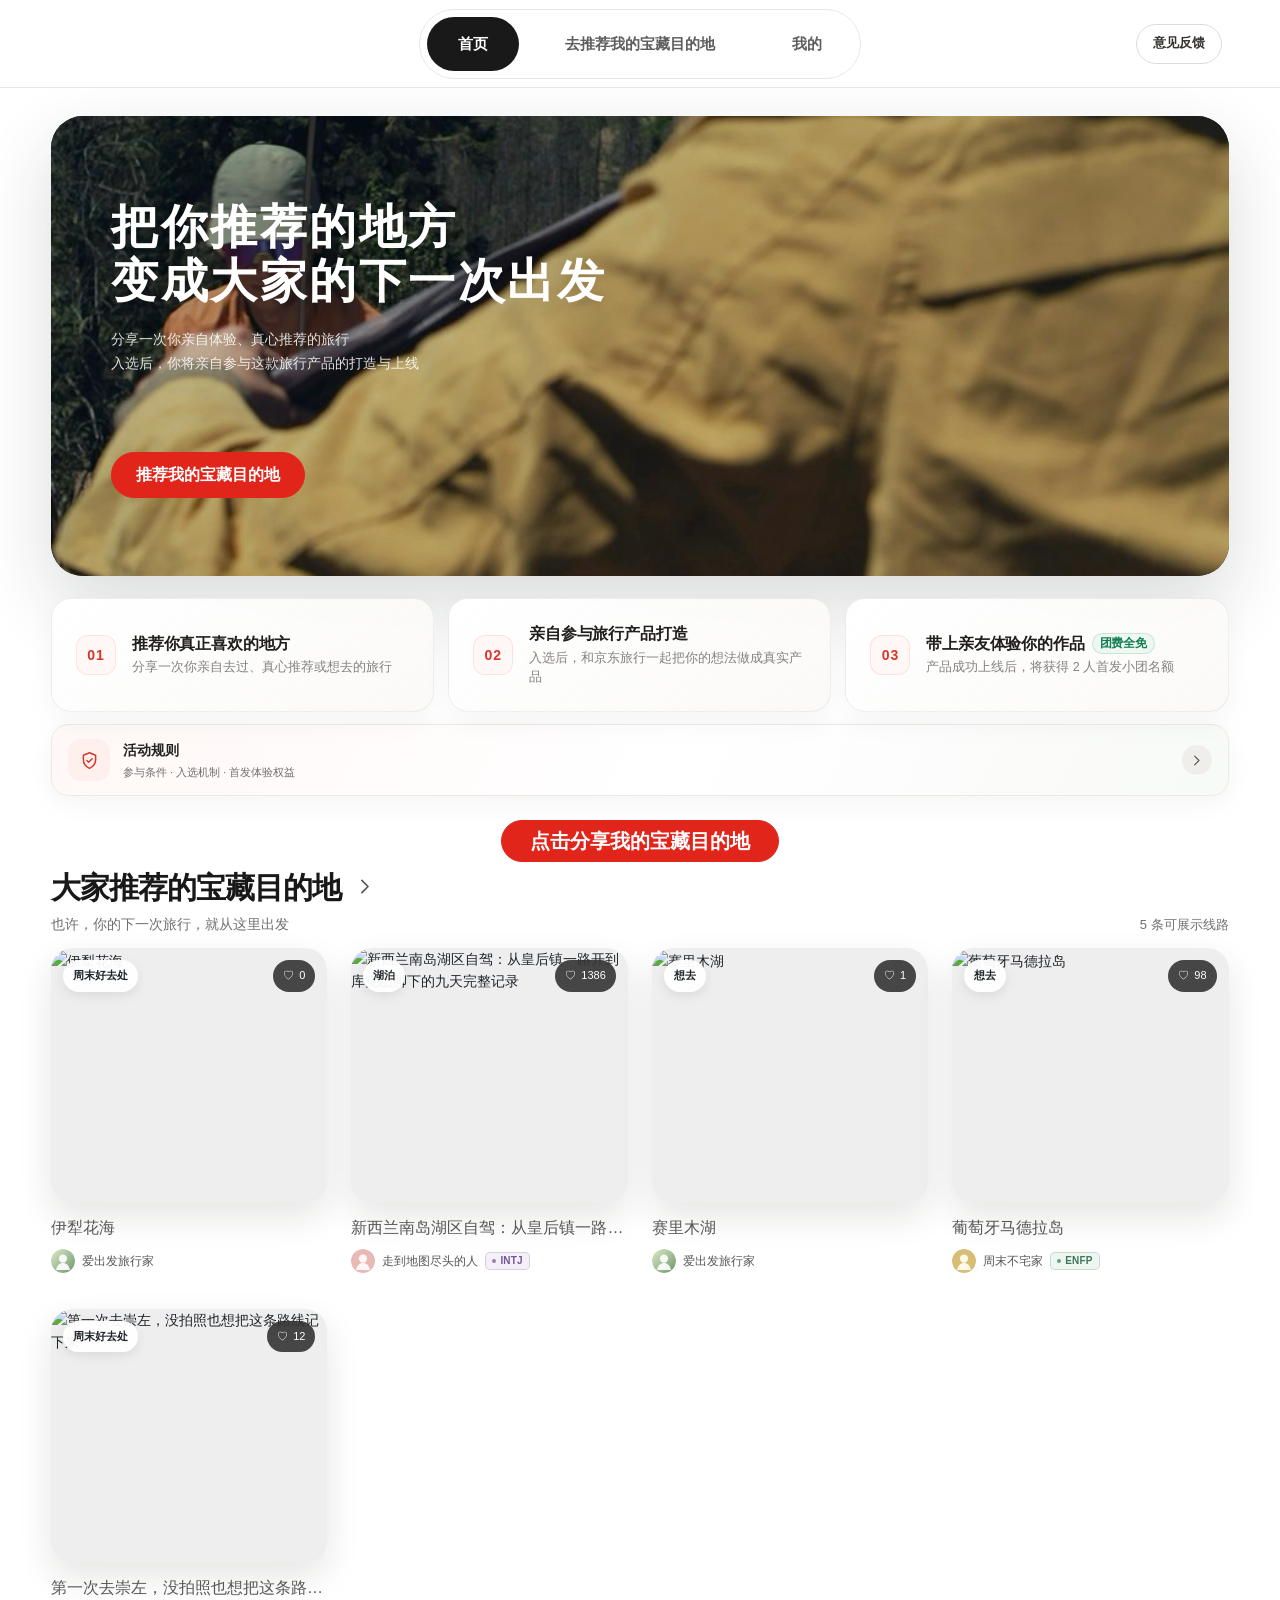
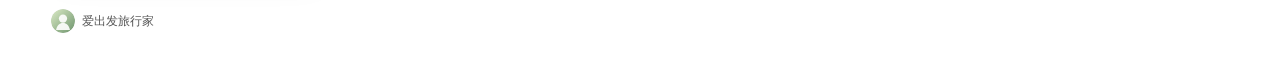
==== commit 469db249: "Persist preview submissions and trim fallbacks" ====
--- a/index.html
+++ b/index.html
@@ -186,7 +186,7 @@
             <strong class="app-bar-title">集着出去玩（内测）</strong>
             <span class="app-bar-icon"><svg viewBox="0 0 24 24" fill="none"><path d="M12 15V3m0 0L8 7m4-4 4 4M5 11v8h14v-8" stroke="currentColor" stroke-width="2" stroke-linecap="round" stroke-linejoin="round"/></svg></span>
           </div>
-          <iframe id="page-frame" src="./app/index.html?v=20260914-1" title="集着出去玩（内测）"></iframe>
+          <iframe id="page-frame" src="./app/index.html?v=20260914-2" title="集着出去玩（内测）"></iframe>
         </div>
       </div>
     </main>
